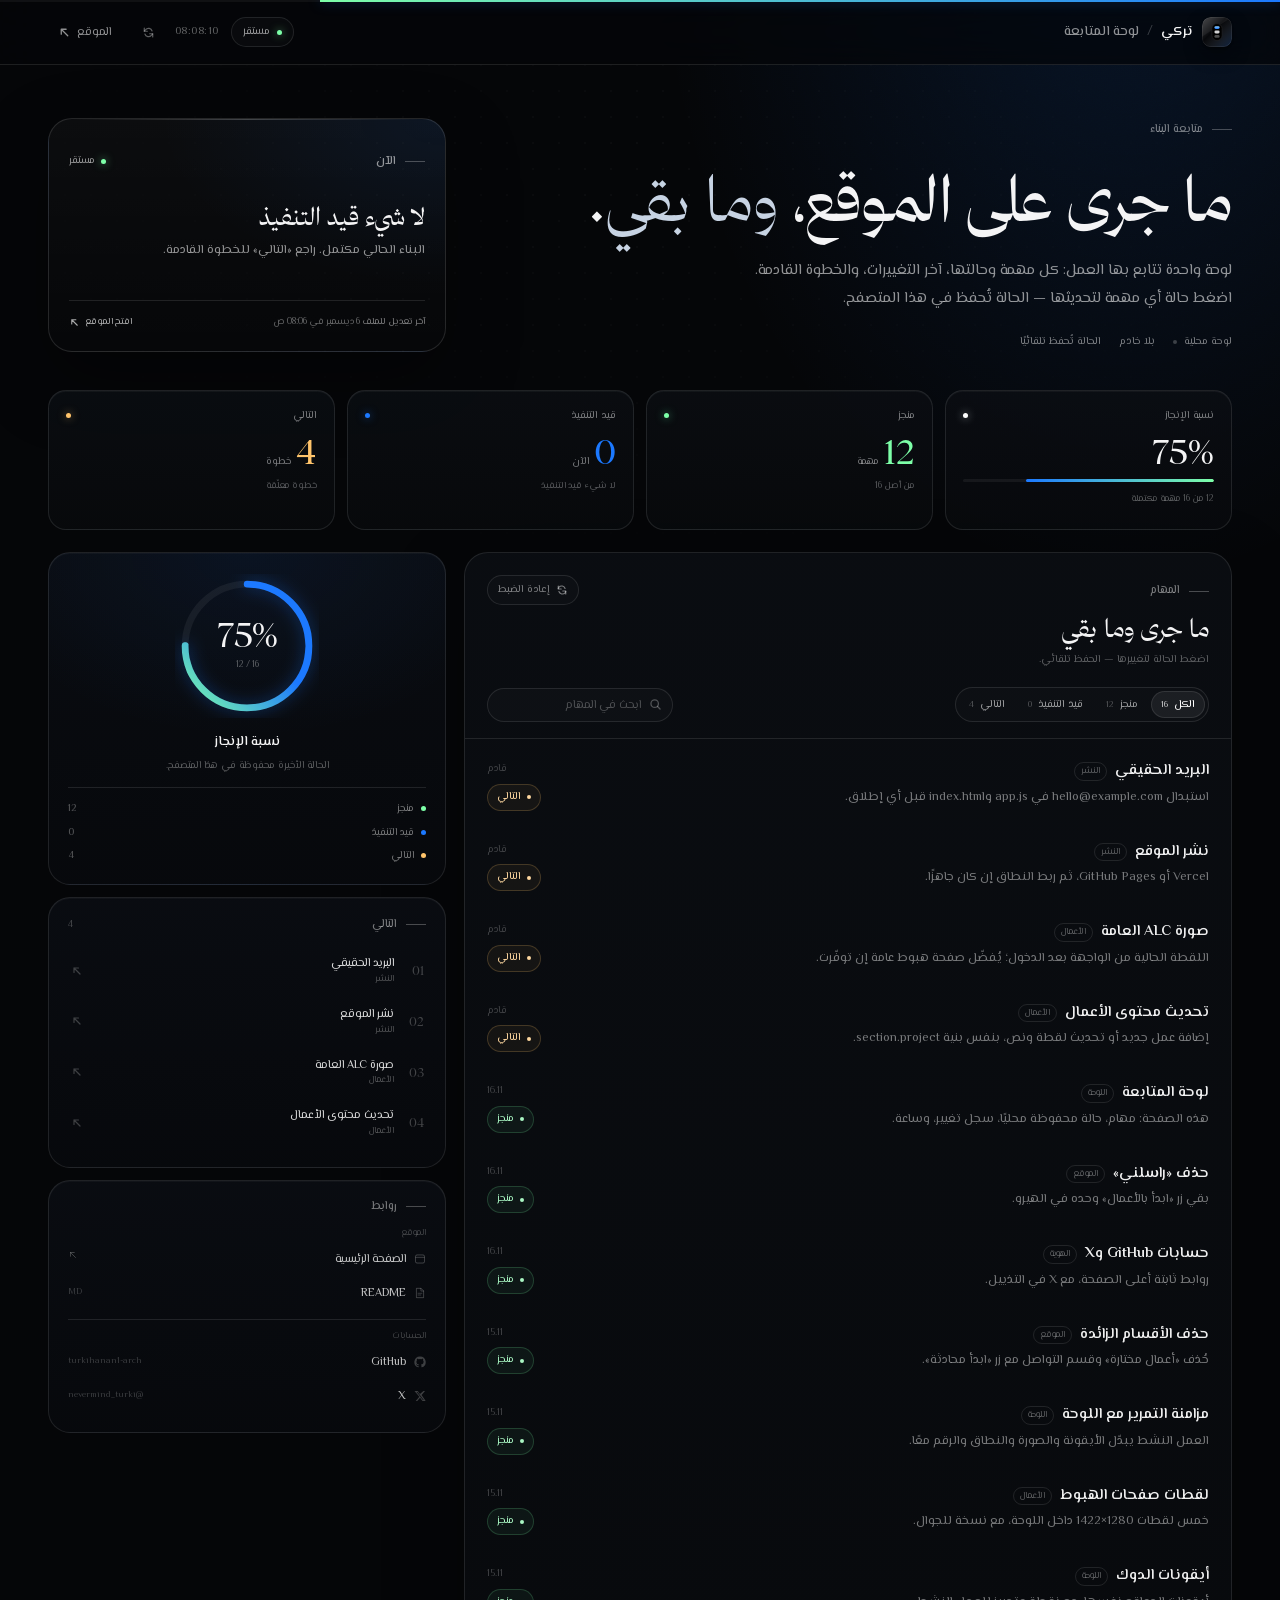
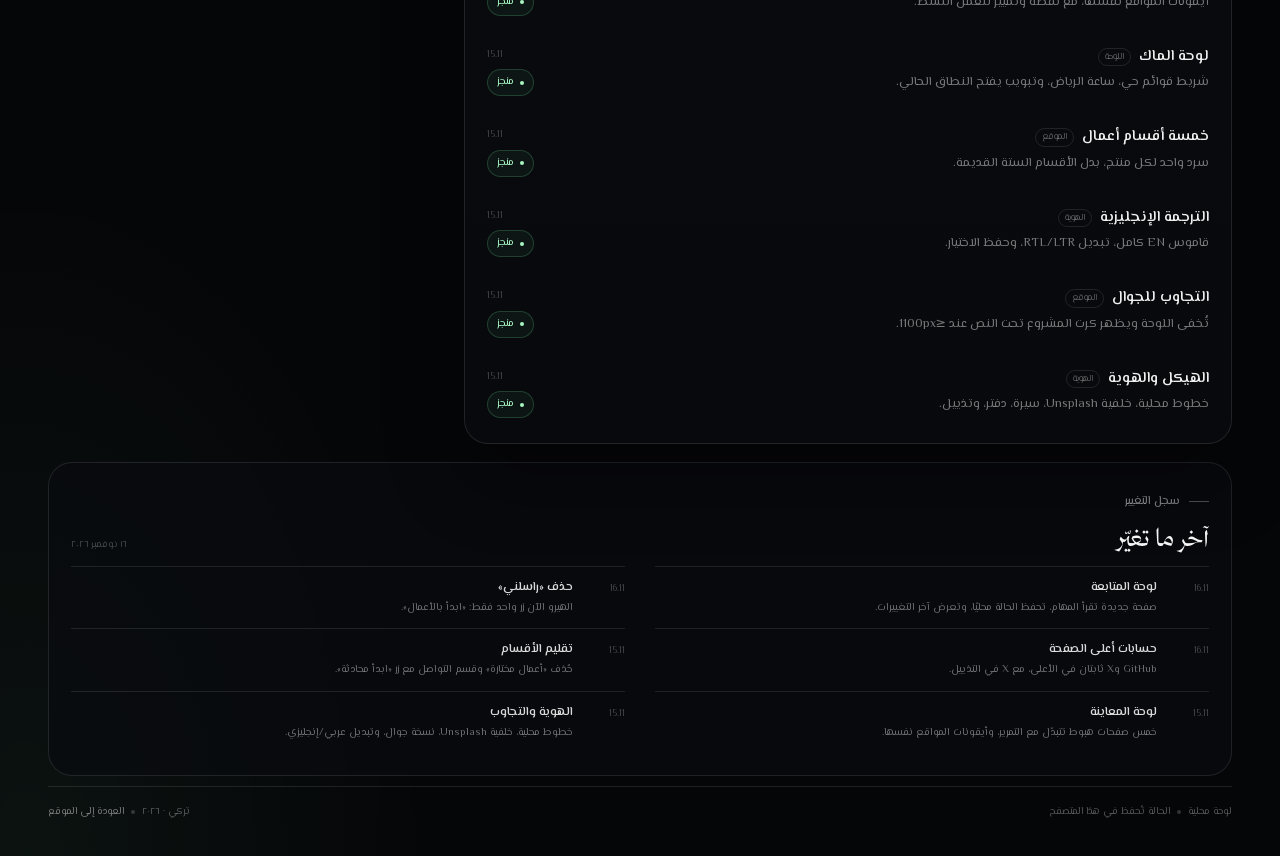
==== progress.html @ d737daac "Build Arabic portfolio with project panel and tracker" ====
<!DOCTYPE html>
<html lang="ar" dir="rtl">
<head>
<meta charset="utf-8">
<meta name="viewport" content="width=device-width, initial-scale=1">
<meta name="robots" content="noindex, nofollow">
<title>لوحة المتابعة — تركي</title>
<meta name="description" content="لوحة محلية لمتابعة مهام الموقع، ما أُنجز وما بقي، وآخر التغييرات.">
<meta name="theme-color" content="#050608">
<link rel="icon" href="assets/mark.svg" type="image/svg+xml">
<link rel="preload" href="assets/fonts/thmanyah-serif-display-400.woff2" as="font" type="font/woff2" crossorigin>
<link rel="preload" href="assets/fonts/el-messiri-arabic.woff2" as="font" type="font/woff2" crossorigin>
<style>
@font-face {
  font-family: "Thmanyah Serif Display";
  src: url("assets/fonts/thmanyah-serif-display-300.woff2") format("woff2");
  font-weight: 300;
  font-style: normal;
  font-display: swap;
}
@font-face {
  font-family: "Thmanyah Serif Display";
  src: url("assets/fonts/thmanyah-serif-display-400.woff2") format("woff2");
  font-weight: 400;
  font-style: normal;
  font-display: swap;
}
@font-face {
  font-family: "Thmanyah Serif Display";
  src: url("assets/fonts/thmanyah-serif-display-700.woff2") format("woff2");
  font-weight: 700;
  font-style: normal;
  font-display: swap;
}
@font-face {
  font-family: "El Messiri";
  src: url("assets/fonts/el-messiri-arabic.woff2") format("woff2");
  font-weight: 400 700;
  font-style: normal;
  font-display: swap;
  unicode-range: U+0600-06FF, U+0750-077F, U+0870-0891, U+0897-08E1, U+08E3-08FF,
    U+200C-200E, U+2010-2011, U+204F, U+2E41, U+FB50-FDFF, U+FE70-FE74,
    U+FE76-FEFC, U+102E0-102FB, U+10E60-10E7E, U+1EE00-1EEFF;
}
@font-face {
  font-family: "El Messiri";
  src: url("assets/fonts/el-messiri-latin.woff2") format("woff2");
  font-weight: 400 700;
  font-style: normal;
  font-display: swap;
  unicode-range: U+0000-00FF, U+0131, U+0152-0153, U+02BB-02BC, U+02C6, U+02DA,
    U+02DC, U+2000-206F, U+20AC, U+2122, U+2191, U+2193, U+2212, U+2215,
    U+FEFF, U+FFFD;
}

:root {
  color-scheme: dark;
  --void: #050608;
  --panel: #0a0c10;
  --ink: #f4f4f5;
  --mute: #ffffff8f;
  --faint: #ffffff73;
  --line: #ffffff1a;
  --line-strong: #ffffff2b;
  --blue: #1c79ff;
  --green: #7dffa8;
  --amber: #ffc46b;
  --font-display: "Thmanyah Serif Display", "El Messiri", "Iowan Old Style", Georgia, serif;
  --font-sans: "El Messiri", "Geeza Pro", "Segoe UI", system-ui, sans-serif;
  --shell: 1240px;
  --ease: cubic-bezier(0.2, 0, 0, 1);
}

*,
*::before,
*::after {
  box-sizing: border-box;
}

html {
  scroll-behavior: smooth;
  scrollbar-color: #2a2d33 #050608;
  -webkit-text-size-adjust: 100%;
}

body {
  margin: 0;
  min-width: 300px;
  background:
    radial-gradient(55% 44% at 88% -6%, #1c79ff24, transparent 68%),
    radial-gradient(44% 38% at 2% 100%, #7dffa80d, transparent 72%),
    var(--void);
  color: var(--ink);
  font-family: var(--font-sans);
  font-size: 16px;
  line-height: 1.75;
  -webkit-font-smoothing: antialiased;
  -moz-osx-font-smoothing: grayscale;
  text-rendering: optimizeLegibility;
}

body::before {
  content: "";
  position: fixed;
  inset: 0;
  z-index: 0;
  pointer-events: none;
  background-image: radial-gradient(circle, #ffffff12 1px, transparent 1px);
  background-size: 26px 26px;
  opacity: 0.42;
  -webkit-mask-image: radial-gradient(80% 70% at 50% 20%, #000 0%, transparent 78%);
  mask-image: radial-gradient(80% 70% at 50% 20%, #000 0%, transparent 78%);
}

body::after {
  content: "";
  position: fixed;
  inset: 0;
  z-index: 0;
  pointer-events: none;
  opacity: 0.28;
  mix-blend-mode: soft-light;
  background-image: url("data:image/svg+xml,%3Csvg xmlns='http://www.w3.org/2000/svg' width='180' height='180'%3E%3Cfilter id='n'%3E%3CfeTurbulence type='fractalNoise' baseFrequency='.9' numOctaves='3'/%3E%3C/filter%3E%3Crect width='180' height='180' filter='url(%23n)' opacity='.16'/%3E%3C/svg%3E");
}

::selection {
  background: var(--blue);
  color: #fff;
}

::-webkit-scrollbar {
  width: 10px;
}
::-webkit-scrollbar-track {
  background: var(--void);
}
::-webkit-scrollbar-thumb {
  background: #24272c;
  border-radius: 99px;
  border: 3px solid var(--void);
}

img {
  max-width: 100%;
}

a {
  color: inherit;
}

:where(a, button, input, summary):focus-visible {
  outline: 2px solid #ffffff8c;
  outline-offset: 3px;
}

.skip {
  position: fixed;
  z-index: 90;
  inset-block-start: 12px;
  inset-inline-start: 12px;
  padding: 8px 12px;
  border-radius: 9px;
  background: #fff;
  color: #050608;
  font-size: 12px;
  text-decoration: none;
  transform: translateY(-160%);
  transition: transform 0.2s var(--ease);
}
.skip:focus {
  transform: none;
}

/* ------------------------------------------------------------------ top line */

.top-line {
  position: fixed;
  z-index: 60;
  inset-block-start: 0;
  inset-inline: 0;
  height: 2px;
  background: #ffffff0d;
  pointer-events: none;
}
.top-line i {
  display: block;
  width: 0;
  height: 100%;
  background: linear-gradient(90deg, var(--green), var(--blue));
  box-shadow: 0 0 12px #1c79ff8c;
  transition: width 0.9s var(--ease);
}

/* -------------------------------------------------------------------- header */

.site-head {
  position: sticky;
  top: 0;
  z-index: 40;
  border-bottom: 1px solid var(--line);
  background: #050608bf;
  -webkit-backdrop-filter: blur(18px) saturate(150%);
  backdrop-filter: blur(18px) saturate(150%);
}

.head-inner {
  max-width: var(--shell);
  height: 64px;
  margin-inline: auto;
  padding-inline: 28px;
  display: flex;
  align-items: center;
  gap: 18px;
}

.brand {
  display: inline-flex;
  align-items: center;
  gap: 10px;
  min-width: 0;
  color: var(--ink);
  text-decoration: none;
}
.brand img {
  width: 30px;
  height: 30px;
  border-radius: 29%;
  box-shadow: 0 1px 2px #0006, 0 8px 18px #00000059;
}
.brand span {
  white-space: nowrap;
  font-size: 13.5px;
  font-weight: 600;
  line-height: 1;
}
.brand i {
  margin-inline: 5px;
  color: #ffffff38;
  font-style: normal;
  font-weight: 400;
}
.brand b {
  color: var(--mute);
  font-weight: 500;
}
.brand:hover b {
  color: var(--ink);
}

.head-actions {
  margin-inline-start: auto;
  display: flex;
  align-items: center;
  gap: 12px;
  min-width: 0;
}

.live-pill {
  display: inline-flex;
  align-items: center;
  gap: 7px;
  height: 30px;
  padding: 0 11px;
  border: 1px solid var(--line);
  border-radius: 99px;
  background: #ffffff06;
  color: var(--mute);
  font-size: 11px;
  white-space: nowrap;
}
.live-pill i {
  width: 5px;
  height: 5px;
  border-radius: 50%;
  background: var(--green);
  box-shadow: 0 0 8px #7dffa8a6;
  animation: pulse 3s ease-in-out infinite;
}
.live-pill.is-active {
  color: #bad3ff;
  border-color: #1c79ff4d;
  background: #1c79ff12;
}
.live-pill.is-active i {
  background: var(--blue);
  box-shadow: 0 0 8px #1c79ffa6;
}
@keyframes pulse {
  0%, 100% { opacity: 0.55; }
  50% { opacity: 1; }
}

.clock {
  color: #ffffff5c;
  font-size: 11px;
  font-variant-numeric: tabular-nums;
  letter-spacing: 0.04em;
  white-space: nowrap;
}

.head-refresh {
  display: inline-grid;
  place-items: center;
  width: 30px;
  height: 30px;
  border: 1px solid transparent;
  border-radius: 99px;
  background: transparent;
  color: #ffffff5c;
  cursor: pointer;
  transition: color 0.18s, background 0.18s;
}
.head-refresh:hover {
  color: #fff;
  background: #ffffff08;
}
.head-refresh svg {
  width: 13px;
  height: 13px;
}

.head-link {
  display: inline-flex;
  align-items: center;
  gap: 6px;
  height: 30px;
  padding: 0 10px;
  border-radius: 99px;
  color: var(--mute);
  font-size: 11.5px;
  text-decoration: none;
  transition: color 0.18s, background 0.18s;
}
.head-link:hover {
  color: var(--ink);
  background: #ffffff08;
}
.head-link svg {
  width: 13px;
  height: 13px;
  transform: scaleX(-1);
}
[dir="ltr"] .head-link svg {
  transform: none;
}

/* --------------------------------------------------------------------- shell */

.shell {
  position: relative;
  z-index: 1;
  max-width: var(--shell);
  margin-inline: auto;
  padding: 0 28px;
}

/* ---------------------------------------------------------------------- hero */

.hero {
  display: grid;
  grid-template-columns: minmax(0, 1.45fr) minmax(300px, 0.8fr);
  gap: clamp(32px, 5vw, 76px);
  align-items: end;
  padding: 48px 0 34px;
}

.eyebrow {
  display: inline-flex;
  align-items: center;
  gap: 9px;
  margin: 0;
  color: #ffffff70;
  font-size: 11.5px;
  font-weight: 500;
  line-height: 1.2;
}
.eyebrow::before {
  content: "";
  width: 20px;
  height: 1px;
  flex: none;
  background: #ffffff42;
}

h1 {
  max-width: 16ch;
  margin: 16px 0 18px;
  font-family: var(--font-display);
  font-size: clamp(38px, 5.1vw, 64px);
  font-weight: 400;
  line-height: 1.28;
  letter-spacing: -0.01em;
  text-wrap: balance;
}
h1 em {
  font-style: normal;
  font-weight: 300;
  color: #c7d3e3;
}

.lede {
  max-width: 53ch;
  margin: 0;
  color: var(--mute);
  font-size: 15px;
  line-height: 1.85;
  text-wrap: pretty;
}

.hero-note {
  display: flex;
  flex-wrap: wrap;
  align-items: center;
  gap: 8px 18px;
  margin-top: 20px;
  color: var(--faint);
  font-size: 11px;
}
.hero-note span {
  display: inline-flex;
  align-items: center;
  gap: 7px;
}
.hero-note i {
  width: 4px;
  height: 4px;
  border-radius: 50%;
  background: #ffffff38;
}

/* ------------------------------------------------------------------ now card */

.now-card {
  position: relative;
  overflow: hidden;
  padding: 20px;
  border: 1px solid #ffffff1f;
  border-radius: 24px;
  background:
    radial-gradient(120% 120% at 100% 0%, #1c79ff16, transparent 60%),
    linear-gradient(180deg, #ffffff08, #ffffff02);
  box-shadow: 0 28px 70px #00000059;
}
.now-card::after {
  content: "";
  position: absolute;
  inset-inline: 22px;
  top: 0;
  height: 1px;
  background: linear-gradient(90deg, transparent, #ffffff38, transparent);
}
.now-top {
  display: flex;
  align-items: center;
  justify-content: space-between;
  gap: 12px;
}
.now-state {
  display: inline-flex;
  align-items: center;
  gap: 6px;
  color: #ffffff8c;
  font-size: 10.5px;
  white-space: nowrap;
}
.now-state i {
  width: 5px;
  height: 5px;
  border-radius: 50%;
  background: var(--green);
  box-shadow: 0 0 8px #7dffa8a6;
}
.now-state.is-active {
  color: #b7d1ff;
}
.now-state.is-active i {
  background: var(--blue);
  box-shadow: 0 0 8px #1c79ffa6;
  animation: pulse 2.4s ease-in-out infinite;
}
.now-card h2 {
  margin: 14px 0 6px;
  font-family: var(--font-display);
  font-size: 25px;
  font-weight: 400;
  line-height: 1.4;
}
.now-card p {
  margin: 0;
  color: var(--mute);
  font-size: 12.5px;
  line-height: 1.8;
  min-height: 3.6em;
}
.now-foot {
  display: flex;
  align-items: center;
  justify-content: space-between;
  gap: 12px;
  margin-top: 16px;
  padding-top: 13px;
  border-top: 1px solid var(--line);
  color: var(--faint);
  font-size: 9.5px;
}
.now-foot time {
  color: #ffffff5c;
  font-variant-numeric: tabular-nums;
  white-space: nowrap;
}
.now-foot a {
  display: inline-flex;
  align-items: center;
  gap: 5px;
  color: #ffffffa6;
  text-decoration: none;
}
.now-foot a:hover {
  color: #fff;
}
.now-foot svg {
  width: 11px;
  height: 11px;
  transform: scaleX(-1);
}
[dir="ltr"] .now-foot svg {
  transform: none;
}

/* --------------------------------------------------------------------- stats */

.stats {
  display: grid;
  grid-template-columns: repeat(4, minmax(0, 1fr));
  gap: 12px;
  margin: 4px 0 22px;
}

.kpi {
  position: relative;
  overflow: hidden;
  padding: 16px 17px 14px;
  border: 1px solid var(--line);
  border-radius: 18px;
  background: linear-gradient(180deg, #0b0e13cc, #080a0dcc);
  box-shadow: inset 0 1px #ffffff0a;
}
.kpi-label {
  display: flex;
  align-items: center;
  justify-content: space-between;
  gap: 8px;
  color: var(--faint);
  font-size: 10.5px;
}
.kpi-label i {
  width: 5px;
  height: 5px;
  border-radius: 50%;
  background: var(--kpi, #fff);
  box-shadow: 0 0 8px color-mix(in srgb, var(--kpi, #fff) 60%, transparent);
}
.kpi-value {
  display: flex;
  align-items: baseline;
  gap: 5px;
  margin-top: 10px;
  color: var(--kpi, var(--ink));
  font-family: var(--font-display);
  font-size: 34px;
  font-weight: 400;
  line-height: 1;
}
.kpi-value small {
  font-family: var(--font-sans);
  font-size: 10px;
  color: var(--faint);
}
.kpi-foot {
  margin-top: 10px;
  color: #ffffff4d;
  font-size: 9.5px;
  line-height: 1.4;
}
.kpi-bar {
  height: 3px;
  margin-top: 10px;
  overflow: hidden;
  border-radius: 99px;
  background: #ffffff0f;
}
.kpi-bar i {
  display: block;
  width: 0;
  height: 100%;
  border-radius: inherit;
  background: linear-gradient(90deg, var(--blue), var(--green));
  transition: width 0.9s var(--ease);
}
.kpi--done { --kpi: var(--green); }
.kpi--active { --kpi: var(--blue); }
.kpi--next { --kpi: var(--amber); }

/* --------------------------------------------------------------------- grid */

.main-grid {
  display: grid;
  grid-template-columns: minmax(0, 1.58fr) minmax(290px, 0.82fr);
  gap: 18px;
  align-items: start;
}

/* -------------------------------------------------------------------- board */

.board {
  overflow: hidden;
  border: 1px solid var(--line);
  border-radius: 24px;
  background: linear-gradient(180deg, #0b0e13e6, #080a0de6);
  box-shadow: 0 30px 80px #0000004d;
}

.board-head {
  display: flex;
  align-items: flex-start;
  justify-content: space-between;
  gap: 18px;
  padding: 22px 22px 0;
}
.board-head h2 {
  margin: 7px 0 0;
  font-family: var(--font-display);
  font-size: 26px;
  font-weight: 400;
  line-height: 1.35;
}
.board-note {
  margin: 5px 0 0;
  color: #ffffff52;
  font-size: 11px;
}
.board-actions {
  display: flex;
  align-items: center;
  gap: 8px;
  flex: none;
}
.reset {
  display: inline-flex;
  align-items: center;
  gap: 6px;
  height: 30px;
  padding: 0 10px;
  border: 1px solid var(--line);
  border-radius: 99px;
  background: #ffffff04;
  color: var(--faint);
  font-family: var(--font-sans);
  font-size: 10.5px;
  cursor: pointer;
  transition: color 0.18s, background 0.18s, border-color 0.18s;
}
.reset:hover {
  color: var(--ink);
  border-color: var(--line-strong);
  background: #ffffff08;
}
.reset svg {
  width: 12px;
  height: 12px;
}

.toolbar {
  display: flex;
  align-items: center;
  gap: 10px;
  flex-wrap: wrap;
  margin-top: 18px;
  padding: 0 22px 16px;
  border-bottom: 1px solid var(--line);
}

.filters {
  display: flex;
  align-items: center;
  gap: 3px;
  max-width: 100%;
  padding: 3px;
  overflow-x: auto;
  border: 1px solid var(--line);
  border-radius: 99px;
  background: #ffffff04;
  scrollbar-width: none;
}
.filters::-webkit-scrollbar {
  display: none;
}
.filter {
  display: inline-flex;
  align-items: center;
  gap: 6px;
  height: 27px;
  padding: 0 10px;
  border: 0;
  border-radius: 99px;
  background: transparent;
  color: var(--mute);
  font-family: var(--font-sans);
  font-size: 11px;
  white-space: nowrap;
  cursor: pointer;
  transition: background 0.18s, color 0.18s, box-shadow 0.18s;
}
.filter b {
  color: #ffffff42;
  font-size: 9px;
  font-weight: 500;
  font-variant-numeric: tabular-nums;
}
.filter:hover {
  color: var(--ink);
}
.filter.is-on {
  color: #fff;
  background: #ffffff10;
  box-shadow: inset 0 0 0 1px #ffffff1a;
}
.filter.is-on b {
  color: #ffffffb3;
}

.search {
  position: relative;
  display: flex;
  align-items: center;
  margin-inline-start: auto;
}
.search svg {
  position: absolute;
  inset-inline-start: 11px;
  width: 13px;
  height: 13px;
  color: #ffffff47;
  pointer-events: none;
}
.search input {
  width: 186px;
  height: 34px;
  padding: 0 31px;
  border: 1px solid var(--line);
  border-radius: 99px;
  background: #ffffff05;
  color: var(--ink);
  font-family: var(--font-sans);
  font-size: 11.5px;
  outline: none;
  transition: border-color 0.18s, background 0.18s;
}
.search input::placeholder {
  color: #ffffff42;
}
.search input:focus {
  border-color: #1c79ff66;
  background: #1c79ff0b;
}

.task-list {
  padding: 6px 10px 10px;
}

.task {
  display: grid;
  grid-template-columns: minmax(0, 1fr) auto;
  gap: 16px;
  align-items: start;
  padding: 15px 12px;
  border-radius: 14px;
  transition: background 0.2s var(--ease);
  scroll-margin-top: 90px;
}
.task:hover {
  background: #ffffff05;
}
.task[data-status="active"] {
  background: linear-gradient(270deg, #1c79ff10, transparent 58%);
}
.task.flash {
  animation: flash 1.6s var(--ease);
}
@keyframes flash {
  0% { background: #1c79ff2b; }
  100% { background: transparent; }
}

.task-main {
  min-width: 0;
}
.task-title {
  display: flex;
  align-items: center;
  gap: 8px;
  flex-wrap: wrap;
}
.task h3 {
  margin: 0;
  color: #ffffffee;
  font-family: var(--font-sans);
  font-size: 15px;
  font-weight: 600;
  line-height: 1.5;
}
.task p {
  max-width: 62ch;
  margin: 4px 0 0;
  color: #ffffff73;
  font-size: 12.5px;
  line-height: 1.75;
}
.area {
  padding: 1px 6px;
  border: 1px solid var(--line);
  border-radius: 99px;
  color: #ffffff52;
  font-size: 9px;
  line-height: 1.6;
  white-space: nowrap;
}
.task-meta {
  display: flex;
  align-items: center;
  gap: 12px;
  margin-top: 6px;
  color: #ffffff3d;
  font-size: 9.5px;
}
.task-side {
  display: flex;
  flex-direction: column;
  align-items: flex-end;
  gap: 6px;
  flex: none;
}
.task-date {
  color: #ffffff38;
  font-size: 10px;
  font-variant-numeric: tabular-nums;
  white-space: nowrap;
}

.status {
  display: inline-flex;
  align-items: center;
  gap: 6px;
  height: 27px;
  padding: 0 9px;
  border: 1px solid;
  border-radius: 99px;
  font-family: var(--font-sans);
  font-size: 10.5px;
  line-height: 1;
  white-space: nowrap;
  cursor: pointer;
  transition: background 0.18s, border-color 0.18s, color 0.18s;
}
.status i {
  width: 4px;
  height: 4px;
  border-radius: 50%;
  background: currentColor;
}
.status--done {
  color: #a9f6c3;
  border-color: #7dffa82e;
  background: #7dffa80d;
}
.status--done:hover {
  background: #7dffa81a;
  border-color: #7dffa85c;
}
.status--active {
  color: #bcd5ff;
  border-color: #1c79ff4d;
  background: #1c79ff12;
}
.status--active i {
  box-shadow: 0 0 7px currentColor;
  animation: pulse 2s ease-in-out infinite;
}
.status--active:hover {
  background: #1c79ff24;
  border-color: #1c79ff80;
}
.status--next {
  color: #ffd8a0;
  border-color: #ffc46b33;
  background: #ffc46b0d;
}
.status--next:hover {
  background: #ffc46b1a;
  border-color: #ffc46b5c;
}

.empty {
  padding: 44px 16px;
  color: var(--faint);
  font-size: 12px;
  text-align: center;
}

/* --------------------------------------------------------------------- side */

.side {
  display: flex;
  flex-direction: column;
  gap: 12px;
  min-width: 0;
}

.card {
  position: relative;
  overflow: hidden;
  padding: 19px;
  border: 1px solid var(--line);
  border-radius: 22px;
  background: linear-gradient(180deg, #0b0e13d9, #080a0dd9);
  box-shadow: inset 0 1px #ffffff08;
}

.progress-card {
  text-align: center;
  background:
    radial-gradient(100% 80% at 50% 0%, #1c79ff12, transparent 70%),
    linear-gradient(180deg, #0b0e13d9, #080a0dd9);
}

.ring-wrap {
  position: relative;
  width: 144px;
  height: 144px;
  margin: 2px auto 13px;
}
.ring {
  display: block;
  width: 100%;
  height: 100%;
  transform: rotate(-90deg);
}
.ring circle {
  fill: none;
  stroke-width: 6;
}
.ring .track {
  stroke: #ffffff0f;
}
.ring .fill {
  stroke: url(#ringGrad);
  stroke-linecap: round;
  filter: drop-shadow(0 0 7px #1c79ff66);
  transition: stroke-dashoffset 0.9s var(--ease);
}
.ring-center {
  position: absolute;
  inset: 0;
  display: grid;
  place-content: center;
  text-align: center;
}
.ring-center b {
  font-family: var(--font-display);
  font-size: 34px;
  font-weight: 400;
  line-height: 1;
  letter-spacing: -0.02em;
}
.ring-center span {
  margin-top: 5px;
  color: #ffffff52;
  font-size: 9.5px;
  font-variant-numeric: tabular-nums;
}
.progress-card h3 {
  margin: 0;
  font-family: var(--font-sans);
  font-size: 13px;
  font-weight: 600;
}
.progress-card > p {
  margin: 3px 0 0;
  color: #ffffff52;
  font-size: 10px;
}
.legend {
  display: flex;
  flex-direction: column;
  gap: 6px;
  margin-top: 13px;
  padding-top: 12px;
  border-top: 1px solid var(--line);
  text-align: start;
  color: #ffffff70;
  font-size: 10px;
}
.legend span {
  display: flex;
  align-items: center;
  gap: 7px;
}
.legend i {
  width: 5px;
  height: 5px;
  border-radius: 50%;
  flex: none;
}
.legend .l-done { background: var(--green); }
.legend .l-active { background: var(--blue); }
.legend .l-next { background: var(--amber); }
.legend b {
  margin-inline-start: auto;
  color: #ffffff4d;
  font-weight: 500;
  font-variant-numeric: tabular-nums;
}

.card-head {
  display: flex;
  align-items: center;
  justify-content: space-between;
  gap: 10px;
}
.card-head span.count {
  color: #ffffff3d;
  font-size: 9.5px;
}

.next-list,
.link-list {
  margin: 12px 0 0;
  padding: 0;
  list-style: none;
  display: flex;
  flex-direction: column;
}
.next-item {
  display: grid;
  grid-template-columns: 22px minmax(0, 1fr) 13px;
  align-items: center;
  gap: 8px;
  width: 100%;
  padding: 10px 2px;
  border: 0;
  border-top: 1px solid var(--line);
  background: transparent;
  color: inherit;
  font-family: var(--font-sans);
  text-align: start;
  cursor: pointer;
}
.next-item:first-child {
  border-top: 0;
}
.next-item > b {
  color: #ffffff3d;
  font-family: var(--font-display);
  font-size: 12px;
  font-weight: 400;
}
.next-item > span {
  color: #ffffffd9;
  font-size: 11.5px;
  line-height: 1.45;
}
.next-item small {
  display: block;
  margin-top: 1px;
  color: #ffffff47;
  font-size: 9px;
}
.next-item svg {
  width: 12px;
  height: 12px;
  color: #ffffff38;
  transform: scaleX(-1);
  transition: color 0.18s, transform 0.18s;
}
.next-item:hover > span {
  color: #fff;
}
.next-item:hover svg {
  color: #fff;
  transform: scaleX(-1) translateX(2px);
}
.next-empty {
  margin: 12px 0 0;
  padding: 12px 0 4px;
  border-top: 1px solid var(--line);
  color: #ffffff5c;
  font-size: 10.5px;
}

.link-group + .link-group {
  margin-top: 9px;
  padding-top: 9px;
  border-top: 1px solid var(--line);
}
.link-label {
  color: #ffffff38;
  font-size: 9px;
}
.link-row {
  display: flex;
  align-items: center;
  gap: 8px;
  padding: 7px 0;
  color: #ffffffc2;
  font-size: 11.5px;
  text-decoration: none;
}
.link-row:hover {
  color: #fff;
}
.link-row svg {
  width: 12px;
  height: 12px;
  flex: none;
  color: #ffffff38;
}
.link-row em {
  margin-inline-start: auto;
  color: #ffffff33;
  font-family: var(--font-sans);
  font-style: normal;
  font-size: 9px;
}
.link-row em svg {
  width: 10px;
  height: 10px;
  transform: scaleX(-1);
}
[dir="ltr"] .link-row em svg {
  transform: none;
}

/* ---------------------------------------------------------------------- log */

.log-card {
  margin-top: 18px;
  padding: 22px;
  border: 1px solid var(--line);
  border-radius: 24px;
  background: #0a0c10a6;
}
.log-head {
  display: flex;
  align-items: flex-end;
  justify-content: space-between;
  gap: 18px;
}
.log-head h2 {
  margin: 7px 0 0;
  font-family: var(--font-display);
  font-size: 25px;
  font-weight: 400;
  line-height: 1.35;
}
.log-head span {
  color: #ffffff3d;
  font-size: 9.5px;
  font-variant-numeric: tabular-nums;
}
.log-grid {
  display: grid;
  grid-template-columns: 1fr 1fr;
  column-gap: 30px;
  margin-top: 12px;
}
.log-item {
  display: grid;
  grid-template-columns: 42px minmax(0, 1fr);
  gap: 10px;
  padding: 12px 0;
  border-top: 1px solid var(--line);
}
.log-item time {
  color: #ffffff3d;
  font-size: 9.5px;
  font-variant-numeric: tabular-nums;
  padding-top: 2px;
}
.log-item h3 {
  margin: 0;
  color: #ffffffd9;
  font-family: var(--font-sans);
  font-size: 12px;
  font-weight: 600;
  line-height: 1.5;
}
.log-item p {
  margin: 2px 0 0;
  color: #ffffff66;
  font-size: 10.5px;
  line-height: 1.65;
}

/* ------------------------------------------------------------------- footer */

.foot {
  position: relative;
  z-index: 1;
  max-width: var(--shell);
  margin-inline: auto;
  padding: 10px 28px 36px;
}
.foot-inner {
  display: flex;
  align-items: center;
  justify-content: space-between;
  gap: 16px;
  padding-top: 16px;
  border-top: 1px solid var(--line);
  color: #ffffff4d;
  font-size: 10px;
}
.foot-inner span {
  display: inline-flex;
  align-items: center;
  gap: 7px;
}
.foot-inner i {
  width: 4px;
  height: 4px;
  border-radius: 50%;
  background: #ffffff2e;
}
.foot-inner a {
  color: #ffffff70;
  text-decoration: none;
}
.foot-inner a:hover {
  color: #fff;
}

/* -------------------------------------------------------------------- toast */

.toast {
  position: fixed;
  z-index: 70;
  inset-inline: 0;
  bottom: 24px;
  display: flex;
  justify-content: center;
  pointer-events: none;
  opacity: 0;
  transform: translateY(8px);
  transition: opacity 0.2s, transform 0.3s var(--ease);
}
.toast.is-on {
  opacity: 1;
  transform: none;
}
.toast span {
  max-width: min(92vw, 420px);
  padding: 9px 14px;
  border: 1px solid #ffffff21;
  border-radius: 99px;
  background: #0b0e13e6;
  color: #ffffffd9;
  font-size: 11px;
  text-align: center;
  box-shadow: 0 18px 50px #00000080;
  -webkit-backdrop-filter: blur(18px);
  backdrop-filter: blur(18px);
}

/* ------------------------------------------------------------------ motion */

@media (prefers-reduced-motion: reduce) {
  html {
    scroll-behavior: auto;
  }
  *,
  *::before,
  *::after {
    animation-duration: 0.001ms !important;
    animation-iteration-count: 1 !important;
    transition-duration: 0.001ms !important;
  }
}

/* ----------------------------------------------------------------- mobile */

@media (max-width: 1100px) {
  .hero {
    grid-template-columns: minmax(0, 1fr) minmax(280px, 0.7fr);
    gap: 32px;
  }
  .stats {
    grid-template-columns: repeat(4, minmax(0, 1fr));
  }
  .main-grid {
    grid-template-columns: minmax(0, 1fr);
  }
  .side {
    position: static;
    order: -1;
    display: grid;
    grid-template-columns: 1fr 1fr;
    align-items: stretch;
  }
  .progress-card {
    grid-row: span 2;
  }
  .links-card {
    grid-column: 2;
  }
  .log-grid {
    grid-template-columns: 1fr;
  }
  .log-item:nth-child(2) {
    border-top: 1px solid var(--line);
  }
}

@media (max-width: 860px) {
  .head-inner,
  .shell {
    padding-inline: 22px;
  }
  .hero {
    grid-template-columns: minmax(0, 1fr);
    gap: 26px;
    padding-block: 36px 26px;
  }
  .now-card {
    max-width: 520px;
  }
  .stats {
    grid-template-columns: 1fr 1fr;
    margin-bottom: 18px;
  }
  .side {
    grid-template-columns: 1fr;
  }
  .progress-card {
    grid-row: auto;
  }
  .links-card {
    grid-column: auto;
  }
  .log-card {
    padding: 20px;
  }
  .foot {
    padding-inline: 22px;
  }
}

@media (max-width: 640px) {
  .head-inner {
    height: 58px;
    gap: 10px;
    padding-inline: 16px;
  }
  .brand img {
    width: 27px;
    height: 27px;
  }
  .brand span {
    font-size: 12px;
  }
  .brand i,
  .brand .brand-site {
    display: none;
  }
  .clock {
    display: none;
  }
  .head-actions {
    gap: 5px;
  }
  .live-pill {
    height: 27px;
    padding: 0 8px;
    font-size: 10px;
  }
  .head-link {
    width: 30px;
    padding: 0;
    justify-content: center;
  }
  .head-link span {
    display: none;
  }
  .shell {
    padding-inline: 16px;
  }
  h1 {
    font-size: clamp(34px, 10vw, 46px);
    margin-top: 12px;
  }
  .lede {
    font-size: 14px;
  }
  .now-card {
    padding: 17px;
  }
  .now-card h2 {
    font-size: 22px;
  }
  .now-foot {
    flex-wrap: wrap;
  }
  .stats {
    gap: 8px;
  }
  .kpi {
    padding: 13px 13px 12px;
  }
  .kpi-value {
    font-size: 29px;
  }
  .kpi-foot {
    font-size: 9px;
  }
  .board-head {
    padding: 18px 16px 0;
  }
  .board-head h2 {
    font-size: 23px;
  }
  .board-note {
    max-width: 26ch;
  }
  .toolbar {
    padding: 14px 16px;
  }
  .search {
    width: 100%;
    margin-inline-start: 0;
  }
  .search input {
    width: 100%;
  }
  .task-list {
    padding: 4px 6px 8px;
  }
  .task {
    grid-template-columns: minmax(0, 1fr);
    gap: 9px;
    padding: 13px 10px;
  }
  .task-side {
    flex-direction: row;
    align-items: center;
    justify-content: flex-start;
    gap: 9px;
    width: 100%;
  }
  .task-side .task-date {
    order: 2;
  }
  .status {
    height: 25px;
  }
  .side {
    gap: 9px;
  }
  .card {
    padding: 16px;
  }
  .log-card {
    margin-top: 15px;
    padding: 17px;
  }
  .log-head {
    align-items: flex-start;
    flex-direction: column;
    gap: 4px;
  }
  .log-head h2 {
    font-size: 22px;
  }
  .log-item {
    grid-template-columns: 38px minmax(0, 1fr);
  }
  .foot {
    padding: 8px 16px 28px;
  }
  .foot-inner {
    align-items: flex-start;
    flex-direction: column;
    gap: 6px;
  }
  .toast {
    bottom: 14px;
  }
}

@media (max-width: 380px) {
  .live-pill {
    padding-inline: 6px;
  }
  .live-pill span {
    display: none;
  }
  .live-pill i {
    width: 6px;
    height: 6px;
  }
  .stats {
    grid-template-columns: 1fr 1fr;
  }
  .kpi-label {
    font-size: 9.5px;
  }
  .kpi-value {
    font-size: 26px;
  }
}
</style>
</head>
<body>
<a class="skip" href="#tasks">تخطَّ إلى المهام</a>
<div class="top-line" aria-hidden="true"><i id="topProgress"></i></div>

<header class="site-head">
  <div class="head-inner">
    <a class="brand" href="index.html">
      <img src="assets/mark.svg" alt="" width="30" height="30">
      <span><span class="brand-site">تركي <i>/</i> </span><b>لوحة المتابعة</b></span>
    </a>
    <div class="head-actions">
      <span class="live-pill" id="livePill" role="status" aria-label="حالة العمل: مستقر"><i aria-hidden="true"></i><span id="liveText">مستقر</span></span>
      <span class="clock mono" id="clock">--:--:--</span>
      <button class="head-refresh" type="button" id="refresh" aria-label="تحديث اللوحة" title="تحديث اللوحة">
        <svg viewBox="0 0 16 16" fill="none" stroke="currentColor" stroke-width="1.4" stroke-linecap="round" stroke-linejoin="round" aria-hidden="true"><path d="M2.8 2.6v3.8h3.8M13.2 13.4v-3.8H9.4"/><path d="M12.4 6.1a4.6 4.6 0 0 0-7.9-1.6L2.8 6.4M3.6 9.9a4.6 4.6 0 0 0 7.9 1.6l1.7-1.9"/></svg>
      </button>
      <a class="head-link" href="index.html" aria-label="العودة إلى الموقع">
        <span>الموقع</span>
        <svg viewBox="0 0 16 16" aria-hidden="true"><path d="M4 12 12 4M6 4h6v6" fill="none" stroke="currentColor" stroke-width="1.6" stroke-linecap="round" stroke-linejoin="round"/></svg>
      </a>
    </div>
  </div>
</header>

<main class="shell" id="main">
  <section class="hero">
    <div class="hero-copy">
      <p class="eyebrow">متابعة البناء</p>
      <h1>ما جرى على الموقع، <em>وما بقي</em>.</h1>
      <p class="lede">لوحة واحدة تتابع بها العمل: كل مهمة وحالتها، آخر التغييرات، والخطوة القادمة. اضغط حالة أي مهمة لتحديثها — الحالة تُحفظ في هذا المتصفح.</p>
      <div class="hero-note">
        <span>لوحة محلية <i></i></span>
        <span>بلا خادم</span>
        <span>الحالة تُحفظ تلقائيًا</span>
      </div>
    </div>

    <aside class="now-card" aria-live="polite">
      <div class="now-top">
        <p class="eyebrow">الآن</p>
        <span class="now-state" id="nowState"><i aria-hidden="true"></i><span>مستقر</span></span>
      </div>
      <h2 id="nowTitle">لا شيء قيد التنفيذ</h2>
      <p id="nowDetail">البناء الحالي مكتمل. راجع «التالي» للخطوة القادمة.</p>
      <div class="now-foot">
        <span>آخر تعديل للملف <time id="stamp">—</time></span>
        <a href="index.html">افتح الموقع
          <svg viewBox="0 0 16 16" aria-hidden="true"><path d="M4 12 12 4M6 4h6v6" fill="none" stroke="currentColor" stroke-width="1.6" stroke-linecap="round" stroke-linejoin="round"/></svg>
        </a>
      </div>
    </aside>
  </section>

  <section class="stats" aria-label="إحصاءات المهام">
    <article class="kpi">
      <div class="kpi-label"><span>نسبة الإنجاز</span><i aria-hidden="true"></i></div>
      <div class="kpi-value"><span id="kpiPct">0%</span></div>
      <div class="kpi-bar"><i id="kpiBar"></i></div>
      <p class="kpi-foot" id="kpiPctNote">—</p>
    </article>
    <article class="kpi kpi--done">
      <div class="kpi-label"><span>منجز</span><i aria-hidden="true"></i></div>
      <div class="kpi-value"><span id="kpiDone">0</span><small>مهمة</small></div>
      <p class="kpi-foot" id="kpiDoneNote">—</p>
    </article>
    <article class="kpi kpi--active">
      <div class="kpi-label"><span>قيد التنفيذ</span><i aria-hidden="true"></i></div>
      <div class="kpi-value"><span id="kpiActive">0</span><small>الآن</small></div>
      <p class="kpi-foot" id="kpiActiveNote">—</p>
    </article>
    <article class="kpi kpi--next">
      <div class="kpi-label"><span>التالي</span><i aria-hidden="true"></i></div>
      <div class="kpi-value"><span id="kpiNext">0</span><small>خطوة</small></div>
      <p class="kpi-foot" id="kpiNextNote">—</p>
    </article>
  </section>

  <div class="main-grid">
    <section class="board" id="tasks" aria-labelledby="tasksTitle">
      <div class="board-head">
        <div>
          <p class="eyebrow">المهام</p>
          <h2 id="tasksTitle">ما جرى وما بقي</h2>
          <p class="board-note">اضغط الحالة لتغييرها — الحفظ تلقائي.</p>
        </div>
        <div class="board-actions">
          <button class="reset" type="button" id="reset">
            <svg viewBox="0 0 16 16" fill="none" stroke="currentColor" stroke-width="1.5" stroke-linecap="round" stroke-linejoin="round" aria-hidden="true"><path d="M3 2.6v4h4M13 13.4v-4H9"/><path d="M12.1 6a4.8 4.8 0 0 0-8.2-1.7L3 6.1M3.9 10a4.8 4.8 0 0 0 8.2 1.7l.9-1.8"/></svg>
            إعادة الضبط
          </button>
        </div>
      </div>

      <div class="toolbar">
        <div class="filters" role="group" aria-label="تصفية المهام">
          <button class="filter is-on" type="button" data-filter="all" aria-pressed="true">الكل <b data-count="all">0</b></button>
          <button class="filter" type="button" data-filter="done" aria-pressed="false">منجز <b data-count="done">0</b></button>
          <button class="filter" type="button" data-filter="active" aria-pressed="false">قيد التنفيذ <b data-count="active">0</b></button>
          <button class="filter" type="button" data-filter="next" aria-pressed="false">التالي <b data-count="next">0</b></button>
        </div>
        <label class="search">
          <span style="position:absolute;width:1px;height:1px;overflow:hidden;clip:rect(0 0 0 0)">ابحث في المهام</span>
          <svg viewBox="0 0 16 16" fill="none" stroke="currentColor" stroke-width="1.6" aria-hidden="true"><circle cx="7" cy="7" r="4.6"/><path d="m10.5 10.5 3.1 3.1" stroke-linecap="round"/></svg>
          <input id="search" type="search" placeholder="ابحث في المهام" autocomplete="off">
        </label>
      </div>

      <div class="task-list" id="taskList"></div>
      <p class="empty" id="empty" hidden>لا توجد مهام مطابقة.</p>
    </section>

    <aside class="side" aria-label="ملخص اللوحة">
      <section class="card progress-card">
        <div class="ring-wrap">
          <svg class="ring" viewBox="0 0 128 128" aria-hidden="true">
            <defs>
              <linearGradient id="ringGrad" x1="0" y1="0" x2="1" y2="1">
                <stop offset="0" stop-color="#7dffa8"/>
                <stop offset="0.55" stop-color="#1c79ff"/>
                <stop offset="1" stop-color="#1c79ff"/>
              </linearGradient>
            </defs>
            <circle class="track" cx="64" cy="64" r="55"/>
            <circle class="fill" id="ringFill" cx="64" cy="64" r="55"/>
          </svg>
          <div class="ring-center">
            <b id="ringPct">0%</b>
            <span id="ringCount" dir="ltr">0 / 0</span>
          </div>
        </div>
        <h3>نسبة الإنجاز</h3>
        <p id="ringNote">—</p>
        <div class="legend">
          <span><i class="l-done"></i>منجز <b id="legendDone">0</b></span>
          <span><i class="l-active"></i>قيد التنفيذ <b id="legendActive">0</b></span>
          <span><i class="l-next"></i>التالي <b id="legendNext">0</b></span>
        </div>
      </section>

      <section class="card next-card">
        <div class="card-head">
          <p class="eyebrow">التالي</p>
          <span class="count" id="nextCount">0</span>
        </div>
        <div id="nextList"></div>
      </section>

      <section class="card links-card">
        <div class="card-head"><p class="eyebrow">روابط</p></div>
        <div class="link-list">
          <div class="link-group">
            <div class="link-label">الموقع</div>
            <a class="link-row" href="index.html">
              <svg viewBox="0 0 16 16" aria-hidden="true"><rect x="2" y="2.6" width="12" height="10.8" rx="2" fill="none" stroke="currentColor" stroke-width="1.3"/><path d="M2 5.8h12" stroke="currentColor" stroke-width="1.2"/></svg>
              الصفحة الرئيسية <em><svg viewBox="0 0 16 16" aria-hidden="true"><path d="M4 12 12 4M6 4h6v6" fill="none" stroke="currentColor" stroke-width="1.6" stroke-linecap="round" stroke-linejoin="round"/></svg></em>
            </a>
            <a class="link-row" href="README.md">
              <svg viewBox="0 0 16 16" aria-hidden="true"><path d="M3.2 1.8h6.2l3.4 3.4v9H3.2z" fill="none" stroke="currentColor" stroke-width="1.3" stroke-linejoin="round"/><path d="M9.2 1.8v3.6h3.6M5.4 8.4h5M5.4 10.7h3.6" fill="none" stroke="currentColor" stroke-width="1.1" stroke-linecap="round"/></svg>
              README <em>MD</em>
            </a>
          </div>
          <div class="link-group">
            <div class="link-label">الحسابات</div>
            <a class="link-row" href="https://github.com/turkihanan1-arch" target="_blank" rel="noopener">
              <svg viewBox="0 0 24 24" fill="currentColor" aria-hidden="true"><path d="M12 .8a11.2 11.2 0 0 0-3.54 21.83c.56.1.77-.24.77-.54v-1.9c-3.13.68-3.79-1.5-3.79-1.5-.51-1.3-1.25-1.65-1.25-1.65-1.02-.7.08-.69.08-.69 1.13.08 1.72 1.16 1.72 1.16 1 1.72 2.63 1.22 3.27.93.1-.73.4-1.22.71-1.5-2.5-.29-5.13-1.25-5.13-5.56 0-1.23.44-2.23 1.16-3.02-.12-.29-.5-1.43.11-2.98 0 0 .95-.3 3.1 1.15a10.7 10.7 0 0 1 5.64 0c2.15-1.45 3.1-1.15 3.1-1.15.61 1.55.23 2.69.11 2.98.72.79 1.16 1.79 1.16 3.02 0 4.32-2.64 5.27-5.15 5.55.41.35.77 1.03.77 2.08v3.09c0 .3.2.65.78.54A11.2 11.2 0 0 0 12 .8Z"/></svg>
              GitHub <em>turkihanan1-arch</em>
            </a>
            <a class="link-row" href="https://x.com/nevermind_turki" target="_blank" rel="noopener">
              <svg viewBox="0 0 24 24" fill="currentColor" aria-hidden="true"><path d="M18.9 2H22l-6.8 7.8L23.3 22h-6.3l-4.9-6.6L6.5 22H3.4l7.3-8.3L1 2h6.4l4.5 6.1L18.9 2Zm-1.1 18h1.7L7.1 3.9H5.3L17.8 20Z"/></svg>
              X <em>@nevermind_turki</em>
            </a>
          </div>
        </div>
      </section>
    </aside>
  </div>

  <section class="log-card" aria-labelledby="logTitle">
    <div class="log-head">
      <div>
        <p class="eyebrow">سجل التغيير</p>
        <h2 id="logTitle">آخر ما تغيّر</h2>
      </div>
      <span>١٦ نوفمبر ٢٠٢٦</span>
    </div>
    <div class="log-grid">
      <article class="log-item"><time>16.11</time><div><h3>لوحة المتابعة</h3><p>صفحة جديدة تقرأ المهام، تحفظ الحالة محليًا، وتعرض آخر التغييرات.</p></div></article>
      <article class="log-item"><time>16.11</time><div><h3>حذف «راسلني»</h3><p>الهيرو الآن زر واحد فقط: «ابدأ بالأعمال».</p></div></article>
      <article class="log-item"><time>16.11</time><div><h3>حسابات أعلى الصفحة</h3><p>GitHub وX ثابتان في الأعلى، مع X في التذييل.</p></div></article>
      <article class="log-item"><time>15.11</time><div><h3>تقليم الأقسام</h3><p>حُذف «أعمال مختارة» وقسم التواصل مع زر «ابدأ محادثة».</p></div></article>
      <article class="log-item"><time>15.11</time><div><h3>لوحة المعاينة</h3><p>خمس صفحات هبوط تتبدّل مع التمرير، وأيقونات المواقع نفسها.</p></div></article>
      <article class="log-item"><time>15.11</time><div><h3>الهوية والتجاوب</h3><p>خطوط محلية، خلفية Unsplash، نسخة جوال، وتبديل عربي/إنجليزي.</p></div></article>
    </div>
  </section>
</main>

<footer class="foot">
  <div class="foot-inner">
    <span>لوحة محلية <i></i> الحالة تُحفظ في هذا المتصفح</span>
    <span>تركي · ٢٠٢٦ <i></i> <a href="index.html">العودة إلى الموقع</a></span>
  </div>
</footer>

<div class="toast" id="toast" role="status" aria-live="polite"><span id="toastText"></span></div>

<script>
(() => {
  "use strict";

  const TASKS = [
    {
      id: "mail",
      title: "البريد الحقيقي",
      area: "النشر",
      status: "next",
      when: "قادم",
      detail: "استبدال hello@example.com في app.js وindex.html قبل أي إطلاق."
    },
    {
      id: "deploy",
      title: "نشر الموقع",
      area: "النشر",
      status: "next",
      when: "قادم",
      detail: "Vercel أو GitHub Pages، ثم ربط النطاق إن كان جاهزًا."
    },
    {
      id: "alc-shot",
      title: "صورة ALC العامة",
      area: "الأعمال",
      status: "next",
      when: "قادم",
      detail: "اللقطة الحالية من الواجهة بعد الدخول؛ يُفضّل صفحة هبوط عامة إن توفّرت."
    },
    {
      id: "new-work",
      title: "تحديث محتوى الأعمال",
      area: "الأعمال",
      status: "next",
      when: "قادم",
      detail: "إضافة عمل جديد أو تحديث لقطة ونص، بنفس بنية section.project."
    },
    {
      id: "dashboard",
      title: "لوحة المتابعة",
      area: "اللوحة",
      status: "done",
      when: "16.11",
      detail: "هذه الصفحة: مهام، حالة محفوظة محليًا، سجل تغيير، وساعة."
    },
    {
      id: "remove-mail",
      title: "حذف «راسلني»",
      area: "الموقع",
      status: "done",
      when: "16.11",
      detail: "بقي زر «ابدأ بالأعمال» وحده في الهيرو."
    },
    {
      id: "accounts",
      title: "حسابات GitHub وX",
      area: "الهوية",
      status: "done",
      when: "16.11",
      detail: "روابط ثابتة أعلى الصفحة، مع X في التذييل."
    },
    {
      id: "trim",
      title: "حذف الأقسام الزائدة",
      area: "الموقع",
      status: "done",
      when: "15.11",
      detail: "حُذف «أعمال مختارة» وقسم التواصل مع زر «ابدأ محادثة»."
    },
    {
      id: "sync",
      title: "مزامنة التمرير مع اللوحة",
      area: "اللوحة",
      status: "done",
      when: "15.11",
      detail: "العمل النشط يبدّل الأيقونة والصورة والنطاق والرقم معًا."
    },
    {
      id: "screens",
      title: "لقطات صفحات الهبوط",
      area: "الأعمال",
      status: "done",
      when: "15.11",
      detail: "خمس لقطات 1280×1422 داخل اللوحة، مع نسخة للجوال."
    },
    {
      id: "dock",
      title: "أيقونات الدوك",
      area: "اللوحة",
      status: "done",
      when: "15.11",
      detail: "أيقونات المواقع نفسها، مع نقطة وتمييز للعمل النشط."
    },
    {
      id: "panel",
      title: "لوحة الماك",
      area: "اللوحة",
      status: "done",
      when: "15.11",
      detail: "شريط قوائم حي، ساعة الرياض، وتبويب يفتح النطاق الحالي."
    },
    {
      id: "projects",
      title: "خمسة أقسام أعمال",
      area: "الموقع",
      status: "done",
      when: "15.11",
      detail: "سرد واحد لكل منتج، بدل الأقسام الستة القديمة."
    },
    {
      id: "en",
      title: "الترجمة الإنجليزية",
      area: "الهوية",
      status: "done",
      when: "15.11",
      detail: "قاموس EN كامل، تبديل RTL/LTR، وحفظ الاختيار."
    },
    {
      id: "mobile",
      title: "التجاوب للجوال",
      area: "الموقع",
      status: "done",
      when: "15.11",
      detail: "تُخفى اللوحة ويظهر كرت المشروع تحت النص عند ≤1100px."
    },
    {
      id: "foundation",
      title: "الهيكل والهوية",
      area: "الهوية",
      status: "done",
      when: "15.11",
      detail: "خطوط محلية، خلفية Unsplash، سيرة، دفتر، وتذييل."
    }
  ];

  const LABELS = { done: "منجز", active: "قيد التنفيذ", next: "التالي" };
  const RANK = { active: 0, next: 1, done: 2 };
  const STORE = "turki-progress-v1";
  const RING_LENGTH = 2 * Math.PI * 55;

  const $ = (sel, root = document) => root.querySelector(sel);
  const $$ = (sel, root = document) => Array.from(root.querySelectorAll(sel));

  let overrides = load();
  let tasks = TASKS.map((task) => ({ ...task, status: overrides[task.id] || task.status }));
  let filter = "all";
  let query = "";

  const taskList = $("#taskList");
  const empty = $("#empty");
  const search = $("#search");
  const filterButtons = $$(".filter");
  const ringFill = $("#ringFill");
  const ringPct = $("#ringPct");
  const ringCount = $("#ringCount");
  const topProgress = $("#topProgress");
  const livePill = $("#livePill");
  const liveText = $("#liveText");
  const nowState = $("#nowState");
  const nowTitle = $("#nowTitle");
  const nowDetail = $("#nowDetail");
  const nextList = $("#nextList");
  const toast = $("#toast");
  const toastText = $("#toastText");
  let toastTimer = 0;

  function load() {
    try {
      const raw = localStorage.getItem(STORE);
      if (!raw) return {};
      const parsed = JSON.parse(raw);
      if (!parsed || typeof parsed !== "object") return {};
      const clean = {};
      Object.keys(parsed).forEach((key) => {
        if (parsed[key] === "done" || parsed[key] === "active" || parsed[key] === "next") {
          clean[key] = parsed[key];
        }
      });
      return clean;
    } catch (e) {
      return {};
    }
  }

  function save() {
    try {
      const state = {};
      tasks.forEach((task) => {
        if (task.status !== TASKS.find((base) => base.id === task.id).status) {
          state[task.id] = task.status;
        }
      });
      localStorage.setItem(STORE, JSON.stringify(state));
    } catch (e) {
      notify("تعذر الحفظ في هذا المتصفح.");
    }
  }

  function counts() {
    return {
      all: tasks.length,
      done: tasks.filter((task) => task.status === "done").length,
      active: tasks.filter((task) => task.status === "active").length,
      next: tasks.filter((task) => task.status === "next").length
    };
  }

  function notify(message) {
    toastText.textContent = message;
    toast.classList.add("is-on");
    clearTimeout(toastTimer);
    toastTimer = setTimeout(() => toast.classList.remove("is-on"), 2200);
  }

  function statusDate(task) {
    if (task.status === "next") return "قادم";
    if (task.status === "active") return "الآن";
    return task.when === "قادم" ? "مؤخرًا" : task.when;
  }

  function renderStats() {
    const c = counts();
    const pct = c.all ? Math.round((c.done / c.all) * 100) : 0;

    $("#kpiPct").textContent = pct + "%";
    $("#kpiDone").textContent = c.done;
    $("#kpiActive").textContent = c.active;
    $("#kpiNext").textContent = c.next;
    $("#kpiBar").style.width = pct + "%";
    $("#kpiPctNote").textContent = c.done + " من " + c.all + " مهمة مكتملة";
    $("#kpiDoneNote").textContent = c.done === c.all ? "كل المهام مكتملة" : "من أصل " + c.all;
    $("#kpiActiveNote").textContent = c.active ? "مهمة مفتوحة الآن" : "لا شيء قيد التنفيذ";
    $("#kpiNextNote").textContent = c.next ? "خطوة معلّقة" : "لا خطوات معلّقة";

    ringFill.style.strokeDasharray = RING_LENGTH.toFixed(2);
    ringFill.style.strokeDashoffset = (RING_LENGTH * (1 - pct / 100)).toFixed(2);
    ringPct.textContent = pct + "%";
    ringCount.textContent = c.done + " / " + c.all;
    $("#ringNote").textContent = c.active ? "العمل الجاري الآن: " + tasks.find((t) => t.status === "active").title : "الحالة الأخيرة محفوظة في هذا المتصفح.";
    $("#legendDone").textContent = c.done;
    $("#legendActive").textContent = c.active;
    $("#legendNext").textContent = c.next;
    topProgress.style.width = pct + "%";

    $$("[data-count]").forEach((el) => {
      el.textContent = c[el.dataset.count];
    });
  }

  function renderNow() {
    const active = tasks.find((task) => task.status === "active");
    const c = counts();
    livePill.classList.toggle("is-active", Boolean(active));
    liveText.textContent = active ? "قيد التنفيذ" : "مستقر";
    livePill.setAttribute("aria-label", active ? "حالة العمل: قيد التنفيذ" : "حالة العمل: مستقر");
    nowState.classList.toggle("is-active", Boolean(active));
    nowState.lastElementChild.textContent = active ? "قيد التنفيذ" : "مستقر";
    if (active) {
      nowTitle.textContent = active.title;
      nowDetail.textContent = active.detail;
    } else {
      nowTitle.textContent = c.next ? "لا شيء قيد التنفيذ" : "كل شيء مكتمل";
      nowDetail.textContent = c.next
        ? "البناء الحالي مكتمل. راجع «التالي» للخطوة القادمة."
        : "لا مهام معلّقة الآن. أي تغيير جديد يبدأ من هنا.";
    }
  }

  function renderNext() {
    const list = tasks.filter((task) => task.status === "next");

    $("#nextCount").textContent = list.length;
    if (!list.length) {
      nextList.innerHTML = '<p class="next-empty">لا خطوات معلّقة. كل شيء مكتمل.</p>';
      return;
    }

    nextList.innerHTML =
      '<ul class="next-list">' +
      list
        .map(
          (task, index) =>
            '<li><button class="next-item" type="button" data-target="' +
            task.id +
            '"><b>' +
            String(index + 1).padStart(2, "0") +
            "</b><span>" +
            task.title +
            "<small>" +
            task.area +
            "</small></span>" +
            '<svg viewBox="0 0 16 16" aria-hidden="true"><path d="M4 12 12 4M6 4h6v6" fill="none" stroke="currentColor" stroke-width="1.6" stroke-linecap="round" stroke-linejoin="round"/></svg></button></li>'
        )
        .join("") +
      "</ul>";
  }

  function renderTasks() {
    const focused = document.activeElement && document.activeElement.dataset ? document.activeElement.dataset.cycle : null;
    const visible = tasks
      .filter((task) => filter === "all" || task.status === filter)
      .filter((task) => {
        if (!query) return true;
        const haystack = (task.title + " " + task.detail + " " + task.area).toLowerCase();
        return haystack.includes(query);
      })
      .sort((a, b) => RANK[a.status] - RANK[b.status]);

    empty.hidden = visible.length > 0;
    taskList.innerHTML = visible
      .map(
        (task) =>
          '<article class="task" id="task-' +
          task.id +
          '" data-status="' +
          task.status +
          '"><div class="task-main"><div class="task-title"><h3>' +
          task.title +
          '</h3><span class="area">' +
          task.area +
          '</span></div><p>' +
          task.detail +
          "</p></div>" +
          '<div class="task-side"><span class="task-date mono">' +
          statusDate(task) +
          '</span><button class="status status--' +
          task.status +
          '" type="button" data-cycle="' +
          task.id +
          '" aria-label="' +
          task.title +
          ": " +
          LABELS[task.status] +
          ' — اضغط لتغيير الحالة" title="تغيير الحالة"><i aria-hidden="true"></i>' +
          LABELS[task.status] +
          "</button></div></article>"
      )
      .join("");

    if (focused) {
      const again = taskList.querySelector('[data-cycle="' + focused + '"]');
      if (again) again.focus({ preventScroll: true });
    }
  }

  function renderFilters() {
    filterButtons.forEach((button) => {
      const on = button.dataset.filter === filter;
      button.classList.toggle("is-on", on);
      button.setAttribute("aria-pressed", on ? "true" : "false");
    });
  }

  function renderAll() {
    renderStats();
    renderNow();
    renderNext();
    renderFilters();
    renderTasks();
  }

  function cycle(id) {
    const task = tasks.find((item) => item.id === id);
    if (!task) return;
    task.status = task.status === "done" ? "next" : task.status === "next" ? "active" : "done";
    save();
    renderAll();
    renderNext();
    notify("«" + task.title + "» — " + LABELS[task.status]);
  }

  function focusTask(id) {
    filter = "all";
    query = "";
    search.value = "";
    renderAll();
    requestAnimationFrame(() => {
      const element = document.getElementById("task-" + id);
      if (!element) return;
      element.scrollIntoView({ behavior: "smooth", block: "center" });
      element.classList.remove("flash");
      void element.offsetWidth;
      element.classList.add("flash");
      element.querySelector("[data-cycle]")?.focus({ preventScroll: true });
    });
  }

  function reset() {
    try {
      localStorage.removeItem(STORE);
    } catch (e) {}
    tasks = TASKS.map((task) => ({ ...task }));
    filter = "all";
    query = "";
    search.value = "";
    renderAll();
    notify("أُعيد ضبط اللوحة.");
  }

  filterButtons.forEach((button) => {
    button.addEventListener("click", () => {
      filter = button.dataset.filter;
      renderFilters();
      renderTasks();
    });
  });

  search.addEventListener("input", () => {
    query = search.value.trim().toLowerCase();
    renderTasks();
  });

  taskList.addEventListener("click", (event) => {
    const button = event.target.closest("[data-cycle]");
    if (button) cycle(button.dataset.cycle);
  });

  nextList.addEventListener("click", (event) => {
    const item = event.target.closest("[data-target]");
    if (item) focusTask(item.dataset.target);
  });

  $("#reset").addEventListener("click", reset);
  $("#refresh").addEventListener("click", () => location.reload());

  /* clock + stamp */
  const clock = $("#clock");
  const stamp = $("#stamp");
  const timeFmt = new Intl.DateTimeFormat("en-GB", {
    timeZone: "Asia/Riyadh",
    hour: "2-digit",
    minute: "2-digit",
    second: "2-digit",
    hourCycle: "h23"
  });
  const stampFmt = new Intl.DateTimeFormat("ar-SA-u-ca-gregory-nu-latn", {
    day: "numeric",
    month: "long",
    hour: "2-digit",
    minute: "2-digit",
    timeZone: "Asia/Riyadh"
  });

  function tick() {
    clock.textContent = timeFmt.format(new Date());
  }

  function setStamp() {
    let date = new Date(document.lastModified);
    if (Number.isNaN(date.getTime())) date = new Date();
    stamp.textContent = stampFmt.format(date);
    stamp.dateTime = date.toISOString();
  }

  setStamp();
  tick();
  setInterval(tick, 1000);

  renderAll();
})();
</script>
</body>
</html>
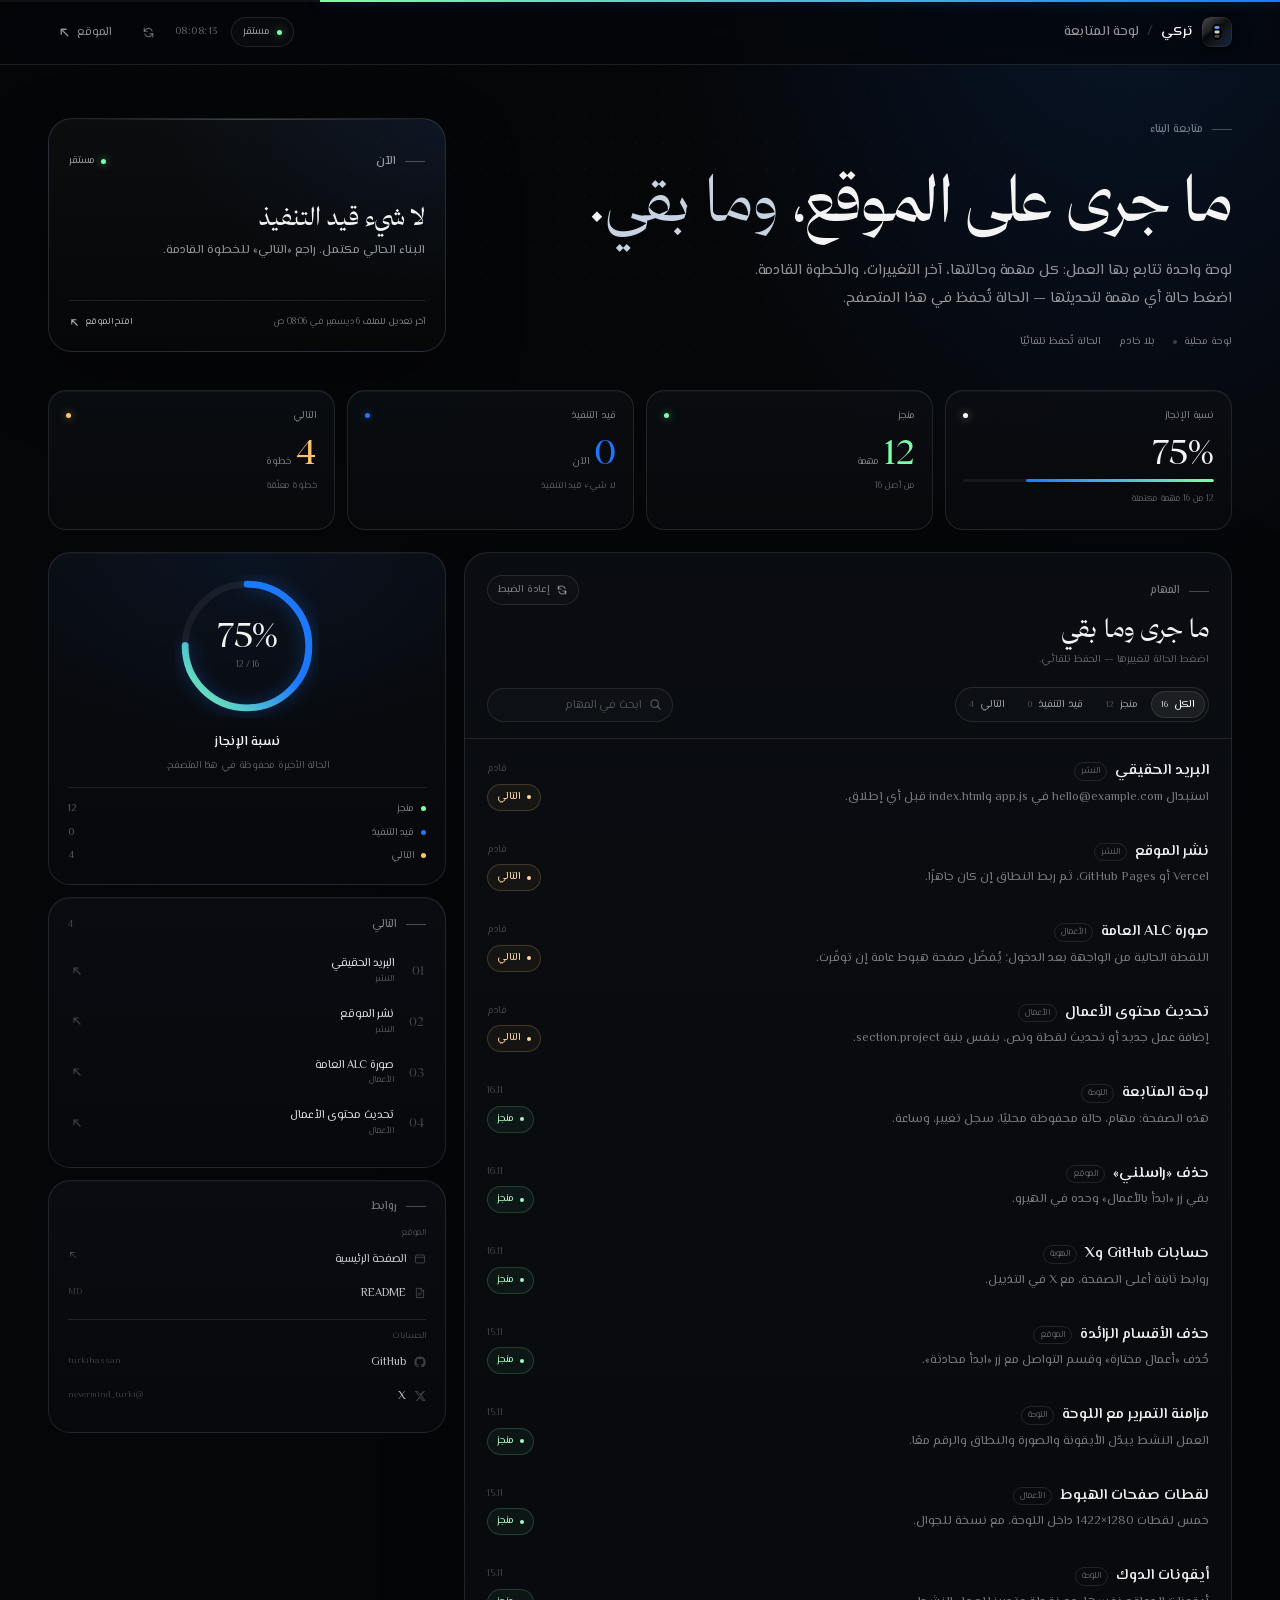
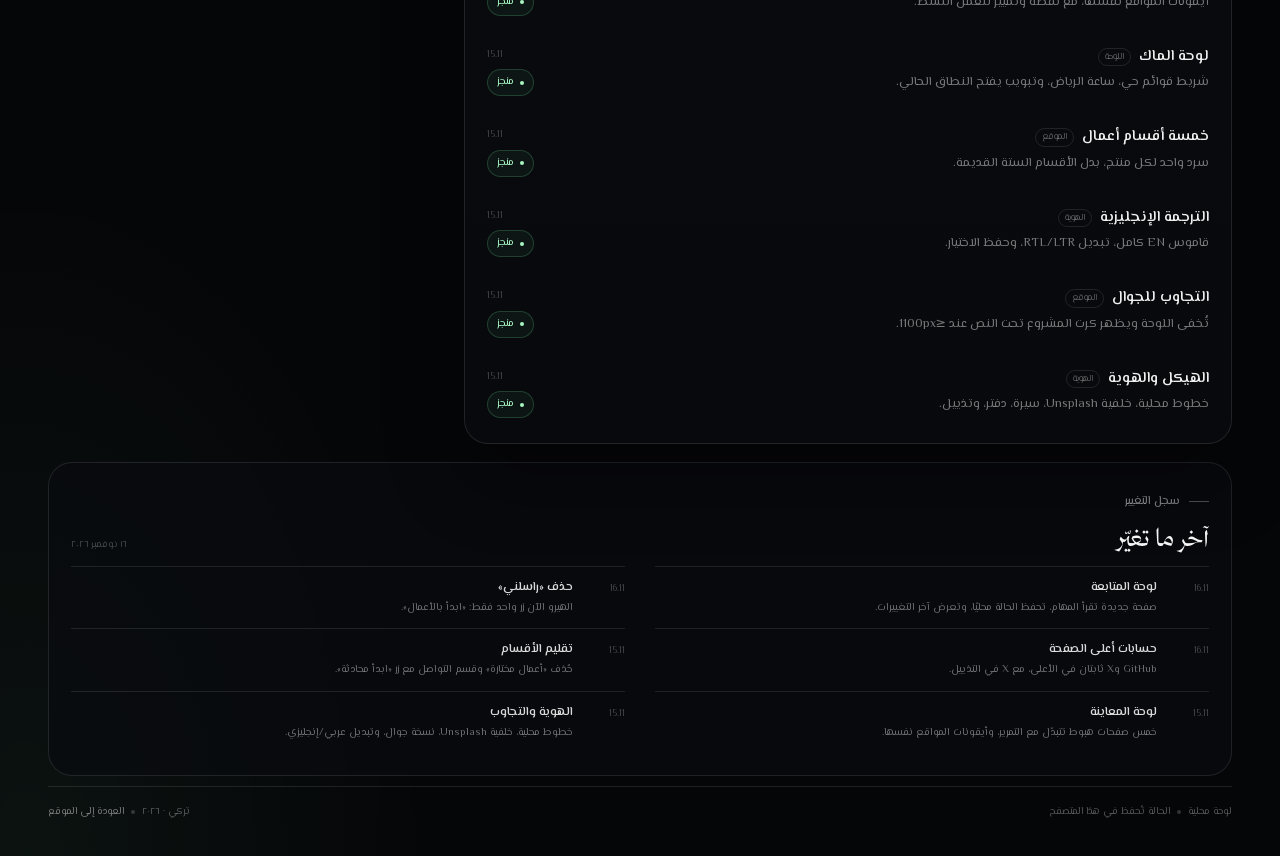
==== commit 59ef1735: "Add ambition sections and point GitHub links to turkihassan - Hero: bolder headline, live kicker, ro" ====
--- a/progress.html
+++ b/progress.html
@@ -1681,9 +1681,9 @@
           </div>
           <div class="link-group">
             <div class="link-label">الحسابات</div>
-            <a class="link-row" href="https://github.com/turkihanan1-arch" target="_blank" rel="noopener">
+            <a class="link-row" href="https://github.com/turkihassan" target="_blank" rel="noopener">
               <svg viewBox="0 0 24 24" fill="currentColor" aria-hidden="true"><path d="M12 .8a11.2 11.2 0 0 0-3.54 21.83c.56.1.77-.24.77-.54v-1.9c-3.13.68-3.79-1.5-3.79-1.5-.51-1.3-1.25-1.65-1.25-1.65-1.02-.7.08-.69.08-.69 1.13.08 1.72 1.16 1.72 1.16 1 1.72 2.63 1.22 3.27.93.1-.73.4-1.22.71-1.5-2.5-.29-5.13-1.25-5.13-5.56 0-1.23.44-2.23 1.16-3.02-.12-.29-.5-1.43.11-2.98 0 0 .95-.3 3.1 1.15a10.7 10.7 0 0 1 5.64 0c2.15-1.45 3.1-1.15 3.1-1.15.61 1.55.23 2.69.11 2.98.72.79 1.16 1.79 1.16 3.02 0 4.32-2.64 5.27-5.15 5.55.41.35.77 1.03.77 2.08v3.09c0 .3.2.65.78.54A11.2 11.2 0 0 0 12 .8Z"/></svg>
-              GitHub <em>turkihanan1-arch</em>
+              GitHub <em>turkihassan</em>
             </a>
             <a class="link-row" href="https://x.com/nevermind_turki" target="_blank" rel="noopener">
               <svg viewBox="0 0 24 24" fill="currentColor" aria-hidden="true"><path d="M18.9 2H22l-6.8 7.8L23.3 22h-6.3l-4.9-6.6L6.5 22H3.4l7.3-8.3L1 2h6.4l4.5 6.1L18.9 2Zm-1.1 18h1.7L7.1 3.9H5.3L17.8 20Z"/></svg>
